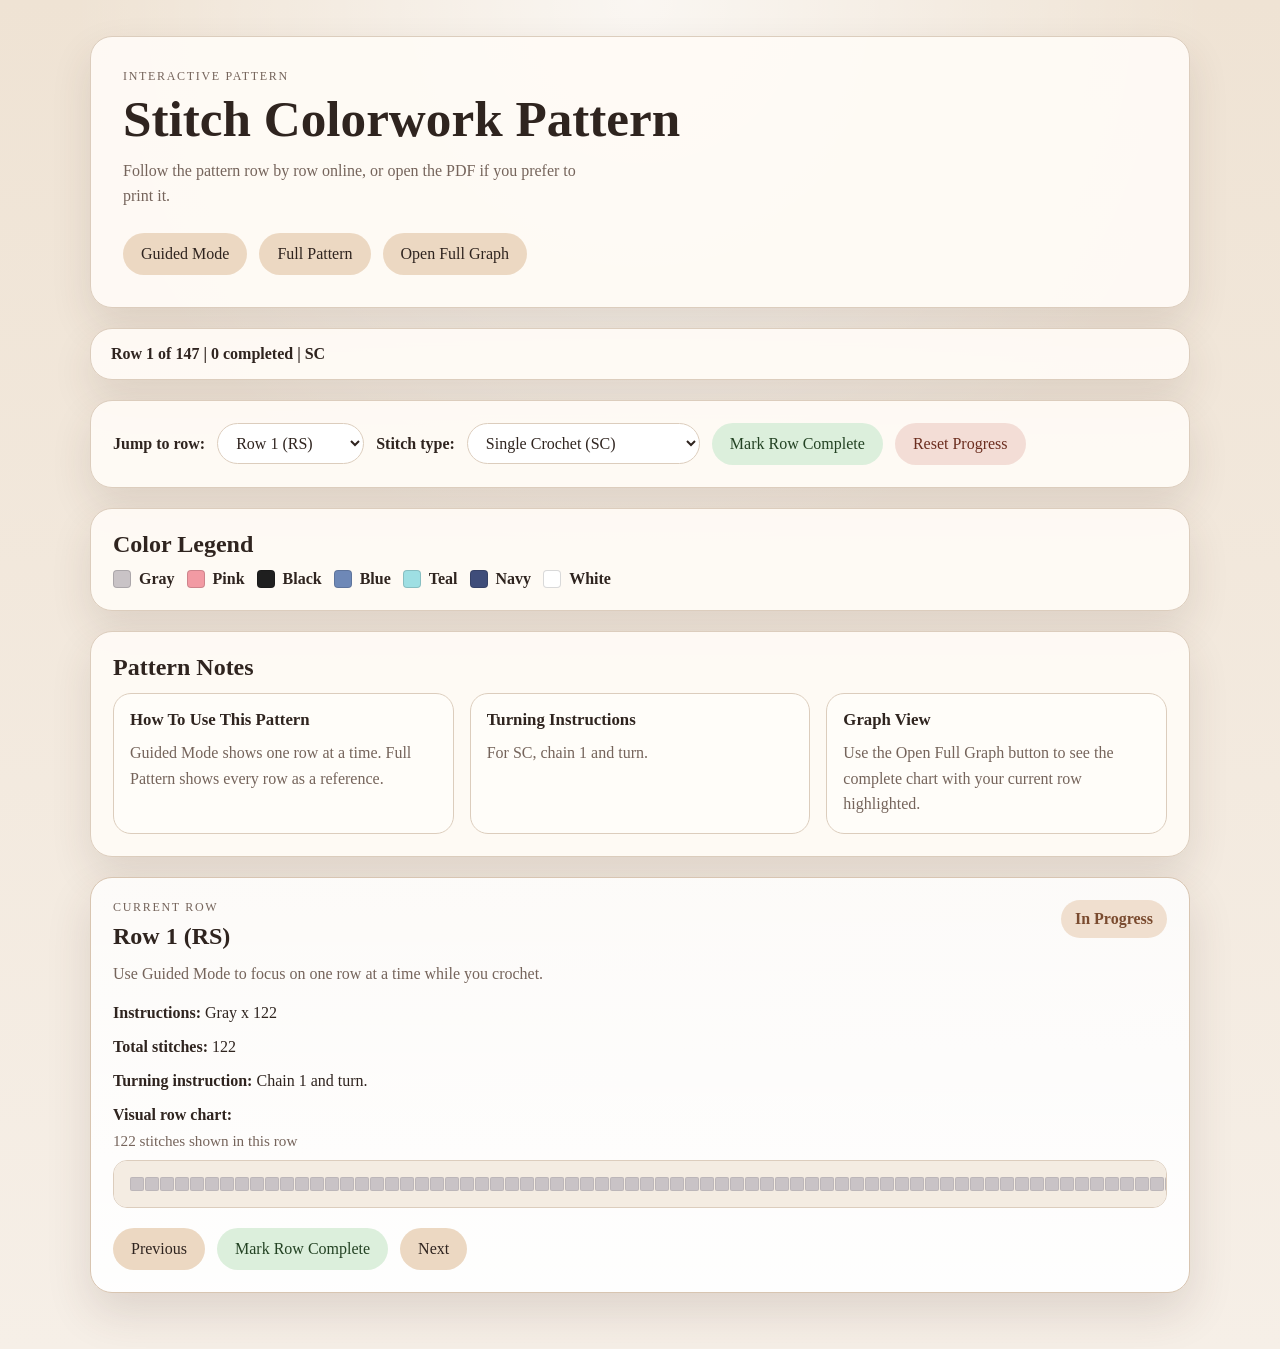
==== pattern.html @ c0a80feb "Add files via upload" ====
<!DOCTYPE html>
<html lang="en">
<head>
  <meta charset="UTF-8" />
  <meta name="viewport" content="width=device-width, initial-scale=1.0" />
  <title id="pageTitle">Interactive Crochet Pattern</title>
  <link rel="stylesheet" href="styles.css" />
</head>
<body>
  <main class="page">
    <header class="hero">
      <p class="eyebrow">Interactive Pattern</p>
      <h1 id="patternTitle">Interactive Crochet Pattern</h1>
      <p id="patternIntro" class="intro">
        Follow the pattern row by row online, or open the PDF if you prefer to
        print it.
      </p>

      <div class="hero-actions">
        <button type="button" class="mode-button" onclick="setMode('guided')">
          Guided Mode
        </button>
        <button type="button" class="mode-button" onclick="setMode('full')">
          Full Pattern
        </button>
        <button type="button" class="mode-button" onclick="openGraphModal()">
          Open Full Graph
        </button>
      </div>
    </header>

    <section class="status-bar">
      <p id="progressText">Row 1 of 147</p>
    </section>

    <section class="tools-panel">
      <label for="rowSelect">Jump to row:</label>
      <select id="rowSelect" onchange="jumpToRow()"></select>

      <label for="stitchModeSelect">Stitch type:</label>
      <select id="stitchModeSelect" onchange="changeStitchMode()">
        <option value="SC">Single Crochet (SC)</option>
        <option value="HDC">Half Double Crochet (HDC)</option>
      </select>

      <button type="button" class="complete-button" onclick="toggleCompleteRow()">
        Mark Row Complete
      </button>

      <button type="button" class="reset-button" onclick="resetProgress()">
        Reset Progress
      </button>
    </section>

    <section class="legend-panel">
      <h2>Color Legend</h2>
      <div id="legend" class="legend-list"></div>
    </section>

    <section class="notes-panel">
      <h2>Pattern Notes</h2>
      <div class="notes-grid">
        <div class="note-card">
          <h3>How To Use This Pattern</h3>
          <p id="howToUseNote">Guided Mode shows one row at a time. Full Pattern shows every row as a reference.</p>
        </div>
        <div class="note-card">
          <h3>Turning Instructions</h3>
          <p id="turnInstructionNote">For SC, chain 1 and turn.</p>
        </div>
        <div class="note-card">
          <h3 id="graphNoteTitle">Graph View</h3>
          <p id="graphNoteBody">Use the Open Full Graph button to see the complete chart with your current row highlighted.</p>
        </div>
      </div>
    </section>

    <section class="current-row-panel">
      <div class="current-row-header">
        <div>
          <p class="current-row-label">Current Row</p>
          <h2 id="currentRowTitle">Row 1</h2>
          <p class="current-row-helper">
            Use Guided Mode to focus on one row at a time while you crochet.
          </p>
        </div>

        <span id="currentRowBadge" class="current-row-badge">In Progress</span>
      </div>

      <p id="currentRowInstructions"></p>
      <p id="currentRowTotal"></p>
      <p id="currentRowDirection"></p>

      <div class="chart-label"><strong>Visual row chart:</strong></div>
      <p id="currentRowStitchSummary" class="stitch-summary"></p>
      <div id="currentRowChart"></div>

      <div class="current-row-actions">
        <button type="button" class="nav-button" onclick="prevRow()">Previous</button>
        <button type="button" class="complete-button" onclick="toggleCompleteRow()">
          Mark Row Complete
        </button>
        <button type="button" class="nav-button" onclick="nextRow()">Next</button>
      </div>
    </section>

    <section class="pattern-section">
      <div class="pattern-section-header">
        <h2>Pattern Rows</h2>
        <p>Use this as your full reference view below.</p>
      </div>
      <section id="pattern" class="pattern-list"></section>
    </section>
  </main>

  <div id="graphModal" class="graph-modal hidden" aria-hidden="true">
    <div class="graph-modal-backdrop" onclick="closeGraphModal()"></div>
    <div class="graph-modal-content">
      <div class="graph-modal-header">
        <div>
          <p class="current-row-label" id="graphModalLabel">Full Graph</p>
          <h2 id="graphModalTitle">Pattern Chart</h2>
        </div>
        <button type="button" class="graph-close-button" onclick="closeGraphModal()">
          Close
        </button>
      </div>

      <p id="graphModalCopy" class="graph-modal-copy">
        The highlighted band shows your current row in the graph.
      </p>

      <div id="graphWrapper" class="graph-wrapper">
        <img
          id="graphImage"
          class="graph-image"
          src="Stitch Pattern graph.png"
          alt="Full crochet graph"
          onload="updateGraphHighlight()"
        />
        <div id="graphHighlight" class="graph-highlight"></div>
      </div>
    </div>
  </div>

  <script src="patterns.js"></script>
  <script src="app.js"></script>
</body>
</html>
---- styles.css ----
:root {
  --bg: #f6efe7;
  --surface: rgba(255, 251, 246, 0.94);
  --surface-strong: #fffdf9;
  --surface-soft: #f2e5d7;
  --text: #2f241f;
  --muted: #75645b;
  --border: #dccdbd;
  --accent: #b85c38;
  --accent-dark: #944523;
  --highlight: #ecd8c2;
  --active: #e6f0dc;
  --completed: #dcefdc;
  --warning: #f0dfcf;
  --shadow: 0 18px 40px rgba(76, 52, 39, 0.12);
}

* {
  box-sizing: border-box;
}

body {
  margin: 0;
  color: var(--text);
  font-family: Georgia, "Times New Roman", serif;
  background:
    radial-gradient(circle at top, rgba(255, 255, 255, 0.7), transparent 38%),
    linear-gradient(180deg, #efe3d4 0%, var(--bg) 100%);
}

.page {
  width: min(1100px, calc(100% - 32px));
  margin: 36px auto 56px;
}

.hero,
.status-bar,
.tools-panel,
.legend-panel,
.notes-panel,
.current-row-panel,
.pattern-section {
  background: var(--surface);
  border: 1px solid var(--border);
  border-radius: 22px;
  box-shadow: var(--shadow);
}

.hero {
  padding: 32px;
  margin-bottom: 20px;
}

.eyebrow {
  margin: 0 0 8px;
  text-transform: uppercase;
  letter-spacing: 0.14em;
  font-size: 0.75rem;
  color: var(--muted);
}

.hero h1 {
  margin: 0 0 12px;
  font-size: clamp(2rem, 4vw, 3.25rem);
  line-height: 1.05;
}

.intro {
  max-width: 60ch;
  margin: 0;
  color: var(--muted);
  line-height: 1.6;
}

.hero-actions,
.controls,
.current-row-actions,
.legend-list,
.notes-grid {
  display: flex;
  flex-wrap: wrap;
  gap: 12px;
}

.hero-actions {
  margin-top: 24px;
}

.mode-button,
.nav-button,
.pdf-button,
.complete-button,
.reset-button {
  border: 0;
  border-radius: 999px;
  padding: 12px 18px;
  font: inherit;
  cursor: pointer;
  text-decoration: none;
  transition: transform 160ms ease, background-color 160ms ease, box-shadow 160ms ease;
}

.mode-button,
.nav-button {
  background: var(--highlight);
  color: var(--text);
}

.complete-button {
  background: var(--completed);
  color: #234223;
}

.reset-button {
  background: #f3ddd6;
  color: #6b2d1f;
}

.pdf-button {
  background: var(--accent);
  color: white;
}

.mode-button:hover,
.nav-button:hover,
.complete-button:hover,
.reset-button:hover,
.pdf-button:hover {
  transform: translateY(-1px);
  box-shadow: 0 8px 18px rgba(76, 52, 39, 0.12);
}

.pdf-button:hover {
  background: var(--accent-dark);
}

.status-bar {
  padding: 16px 20px;
  margin-bottom: 20px;
}

.status-bar p {
  margin: 0;
  font-weight: 700;
}

.tools-panel,
.legend-panel,
.notes-panel,
.current-row-panel,
.pattern-section {
  padding: 22px;
  margin-bottom: 20px;
}

.tools-panel {
  display: flex;
  align-items: center;
  flex-wrap: wrap;
  gap: 12px;
}

.tools-panel label {
  font-weight: 700;
}

.tools-panel select {
  border: 1px solid var(--border);
  border-radius: 999px;
  padding: 10px 14px;
  font: inherit;
  background: white;
  color: var(--text);
}

.legend-panel h2,
.notes-panel h2,
.pattern-section-header h2,
.current-row-header h2 {
  margin: 0 0 12px;
}

.legend-item {
  display: inline-flex;
  align-items: center;
  gap: 8px;
  font-weight: 600;
}

.legend-swatch {
  width: 18px;
  height: 18px;
  border-radius: 4px;
  border: 1px solid rgba(0, 0, 0, 0.15);
  display: inline-block;
}

.notes-grid {
  gap: 16px;
}

.note-card {
  flex: 1 1 220px;
  background: var(--surface-strong);
  border: 1px solid var(--border);
  border-radius: 18px;
  padding: 16px;
}

.note-card h3 {
  margin: 0 0 10px;
  font-size: 1.05rem;
}

.note-card p {
  margin: 0;
  color: var(--muted);
  line-height: 1.6;
}

.current-row-panel {
  background:
    linear-gradient(180deg, rgba(255, 255, 255, 0.75), rgba(255, 255, 255, 0.95)),
    linear-gradient(135deg, #f7efe5 0%, #f3ede8 100%);
  border: 1px solid #d8c5b1;
  box-shadow: 0 20px 45px rgba(76, 52, 39, 0.14);
}

.current-row-header {
  display: flex;
  justify-content: space-between;
  align-items: flex-start;
  gap: 16px;
  margin-bottom: 18px;
}

.current-row-label {
  margin: 0 0 8px;
  text-transform: uppercase;
  letter-spacing: 0.14em;
  font-size: 0.75rem;
  color: var(--muted);
}

.current-row-helper {
  margin: 6px 0 0;
  color: var(--muted);
  line-height: 1.5;
}

.current-row-badge {
  display: inline-flex;
  align-items: center;
  justify-content: center;
  padding: 10px 14px;
  border-radius: 999px;
  background: var(--warning);
  color: #7a4b2f;
  font-weight: 700;
  white-space: nowrap;
}

.current-row-badge.completed {
  background: var(--completed);
  color: #234223;
}

.chart-label {
  margin-top: 14px;
  margin-bottom: 8px;
}

.stitch-summary {
  margin: 0 0 10px;
  color: var(--muted);
  font-size: 0.95rem;
}

.stitch-chart {
  display: flex;
  flex-wrap: nowrap;
  gap: 1px;
  padding: 12px;
  background: #f4ece2;
  border: 1px solid var(--border);
  border-radius: 14px;
  overflow-x: auto;
  overflow-y: hidden;
}

.stitch-cell {
  flex: 0 0 12px;
  width: 12px;
  height: 12px;
  border-radius: 2px;
  border: 1px solid rgba(47, 36, 31, 0.08);
}

.current-row-panel .stitch-chart {
  padding: 16px;
}

.current-row-panel .stitch-cell {
  flex: 0 0 14px;
  width: 14px;
  height: 14px;
}

.current-row-actions {
  margin-top: 20px;
}

.pattern-section-header {
  margin-bottom: 18px;
}

.pattern-section-header p {
  margin: 8px 0 0;
  color: var(--muted);
}

.pattern-list {
  padding: 0;
}

.row {
  background: var(--surface-strong);
  border: 1px solid var(--border);
  border-radius: 18px;
  padding: 18px;
  margin-bottom: 14px;
}

.row:last-child {
  margin-bottom: 0;
}

.row.active {
  background: var(--active);
}

.row.completed {
  border-left: 6px solid #7cab7d;
}

.row h3 {
  margin: 0 0 10px;
  font-size: 1.15rem;
}

.row p {
  margin: 6px 0;
  line-height: 1.5;
}

@media (max-width: 640px) {
  .page {
    width: min(100% - 20px, 1100px);
    margin: 20px auto 32px;
  }

  .hero,
  .status-bar,
  .tools-panel,
  .legend-panel,
  .notes-panel,
  .current-row-panel,
  .pattern-section {
    border-radius: 18px;
  }

  .hero,
  .tools-panel,
  .legend-panel,
  .notes-panel,
  .current-row-panel,
  .pattern-section {
    padding: 18px;
  }

  .current-row-header {
    flex-direction: column;
    align-items: stretch;
  }

  .current-row-badge {
    width: fit-content;
  }

  .mode-button,
  .nav-button,
  .pdf-button,
  .complete-button,
  .reset-button,
  .tools-panel select {
    width: 100%;
    text-align: center;
  }

  .tools-panel {
    align-items: stretch;
  }

  .hero-actions,
  .current-row-actions {
    flex-direction: column;
  }
}
body.modal-open {
  overflow: hidden;
}

.graph-modal.hidden {
  display: none;
}

.graph-modal {
  position: fixed;
  inset: 0;
  z-index: 1000;
}

.graph-modal-backdrop {
  position: absolute;
  inset: 0;
  background: rgba(30, 24, 21, 0.72);
}

.graph-modal-content {
  position: relative;
  width: min(1000px, calc(100% - 32px));
  max-height: calc(100vh - 32px);
  margin: 16px auto;
  padding: 24px;
  overflow: auto;
  background: #fffaf4;
  border: 1px solid var(--border);
  border-radius: 24px;
  box-shadow: 0 24px 60px rgba(0, 0, 0, 0.25);
}

.graph-modal-header {
  display: flex;
  align-items: flex-start;
  justify-content: space-between;
  gap: 16px;
  margin-bottom: 12px;
}

.graph-modal-header h2 {
  margin: 0;
}

.graph-modal-copy {
  margin: 0 0 18px;
  color: var(--muted);
}

.graph-close-button {
  border: 0;
  border-radius: 999px;
  padding: 10px 16px;
  font: inherit;
  background: var(--highlight);
  color: var(--text);
  cursor: pointer;
}

.graph-wrapper {
  position: relative;
  width: 100%;
  overflow: auto;
  background: white;
  border: 1px solid var(--border);
  border-radius: 18px;
  padding: 12px;
}

.graph-image {
  display: block;
  width: 100%;
  height: auto;
}

.graph-highlight {
  position: absolute;
  left: 12px;
  right: 12px;
  display: none;
  border: 2px solid rgba(184, 92, 56, 0.95);
  background: rgba(184, 92, 56, 0.16);
  box-shadow: inset 0 0 0 1px rgba(255, 255, 255, 0.6);
  pointer-events: none;
}

@media (max-width: 640px) {
  .graph-modal-content {
    width: calc(100% - 16px);
    margin: 8px auto;
    padding: 16px;
    border-radius: 18px;
  }

  .graph-modal-header {
    flex-direction: column;
    align-items: stretch;
  }

  .graph-close-button {
    width: 100%;
  }
}
.graph-highlight {
  position: absolute;
  left: 12px;
  right: 12px;
  display: none;
  border: 2px solid rgba(184, 92, 56, 0.9);
  background: rgba(184, 92, 56, 0.12);
  box-shadow:
    inset 0 0 0 1px rgba(255, 255, 255, 0.6),
    0 0 18px rgba(184, 92, 56, 0.18);
  border-radius: 6px;
  pointer-events: none;
}
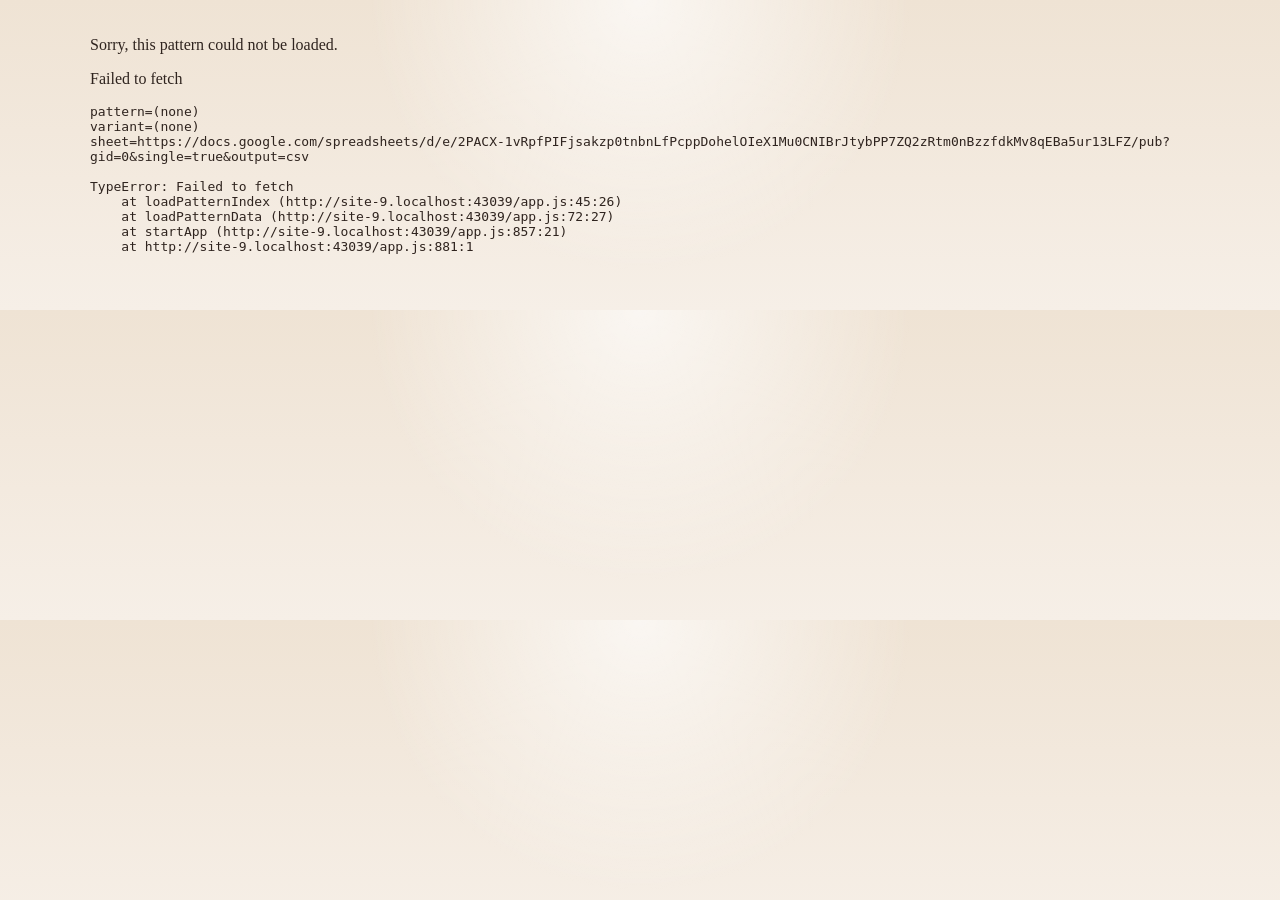
==== commit 0ee4a482: "Add files via upload" ====
--- a/pattern.html
+++ b/pattern.html
@@ -3,41 +3,45 @@
 <head>
   <meta charset="UTF-8" />
   <meta name="viewport" content="width=device-width, initial-scale=1.0" />
-  <title id="pageTitle">Interactive Crochet Pattern</title>
+  <title id="pageTitle">Interactive Crochet Pattern</title>
   <link rel="stylesheet" href="styles.css" />
 </head>
 <body>
   <main class="page">
     <header class="hero">
       <p class="eyebrow">Interactive Pattern</p>
-      <h1 id="patternTitle">Interactive Crochet Pattern</h1>
-      <p id="patternIntro" class="intro">
-        Follow the pattern row by row online, or open the PDF if you prefer to
-        print it.
-      </p>
-
-      <div class="hero-actions">
-        <button type="button" class="mode-button" onclick="setMode('guided')">
-          Guided Mode
-        </button>
+      <h1 id="patternTitle">Interactive Crochet Pattern</h1>
+      <p id="patternIntro" class="intro">
+        Follow the pattern row by row online, or open the PDF if you prefer to
+        print it.
+      </p>
+      <p id="patternSize" class="intro" hidden></p>
+      
+      <div class="hero-actions">
+        <button type="button" class="mode-button" onclick="setMode('guided')">
+          Guided Mode
+        </button>
         <button type="button" class="mode-button" onclick="setMode('full')">
           Full Pattern
         </button>
-        <button type="button" class="mode-button" onclick="openGraphModal()">
-          Open Full Graph
-        </button>
-      </div>
-    </header>
+        <button type="button" class="mode-button" onclick="openGraphModal()">
+          Open Full Graph
+        </button>
+      </div>
+    </header>
 
     <section class="status-bar">
       <p id="progressText">Row 1 of 147</p>
     </section>
 
     <section class="tools-panel">
-      <label for="rowSelect">Jump to row:</label>
+      <label id="rowSelectLabel" for="rowSelect">Jump to row:</label>
       <select id="rowSelect" onchange="jumpToRow()"></select>
 
-      <label for="stitchModeSelect">Stitch type:</label>
+      <label id="variantSelectLabel" for="variantSelect" hidden>Size:</label>
+      <select id="variantSelect" onchange="changeVariant()" hidden></select>
+
+      <label id="stitchModeLabel" for="stitchModeSelect">Stitch type:</label>
       <select id="stitchModeSelect" onchange="changeStitchMode()">
         <option value="SC">Single Crochet (SC)</option>
         <option value="HDC">Half Double Crochet (HDC)</option>
@@ -62,23 +66,23 @@
       <div class="notes-grid">
         <div class="note-card">
           <h3>How To Use This Pattern</h3>
-          <p id="howToUseNote">Guided Mode shows one row at a time. Full Pattern shows every row as a reference.</p>
-        </div>
-        <div class="note-card">
-          <h3>Turning Instructions</h3>
-          <p id="turnInstructionNote">For SC, chain 1 and turn.</p>
-        </div>
-        <div class="note-card">
-          <h3 id="graphNoteTitle">Graph View</h3>
-          <p id="graphNoteBody">Use the Open Full Graph button to see the complete chart with your current row highlighted.</p>
-        </div>
+          <p id="howToUseNote">Guided Mode shows one row at a time. Full Pattern shows every row as a reference.</p>
+        </div>
+        <div class="note-card">
+          <h3>Turning Instructions</h3>
+          <p id="turnInstructionNote">For SC, chain 1 and turn.</p>
+        </div>
+        <div class="note-card">
+          <h3 id="graphNoteTitle">Graph View</h3>
+          <p id="graphNoteBody">Use the Open Full Graph button to see the complete chart with your current row highlighted.</p>
+        </div>
       </div>
     </section>
 
     <section class="current-row-panel">
       <div class="current-row-header">
         <div>
-          <p class="current-row-label">Current Row</p>
+          <p id="currentStepLabel" class="current-row-label">Current Row</p>
           <h2 id="currentRowTitle">Row 1</h2>
           <p class="current-row-helper">
             Use Guided Mode to focus on one row at a time while you crochet.
@@ -107,8 +111,8 @@
 
     <section class="pattern-section">
       <div class="pattern-section-header">
-        <h2>Pattern Rows</h2>
-        <p>Use this as your full reference view below.</p>
+        <h2 id="patternSectionTitle">Pattern Rows</h2>
+        <p id="patternSectionCopy">Use this as your full reference view below.</p>
       </div>
       <section id="pattern" class="pattern-list"></section>
     </section>
@@ -119,32 +123,31 @@
     <div class="graph-modal-content">
       <div class="graph-modal-header">
         <div>
-          <p class="current-row-label" id="graphModalLabel">Full Graph</p>
-          <h2 id="graphModalTitle">Pattern Chart</h2>
-        </div>
+          <p class="current-row-label" id="graphModalLabel">Full Graph</p>
+          <h2 id="graphModalTitle">Pattern Chart</h2>
+        </div>
         <button type="button" class="graph-close-button" onclick="closeGraphModal()">
           Close
         </button>
       </div>
 
-      <p id="graphModalCopy" class="graph-modal-copy">
-        The highlighted band shows your current row in the graph.
-      </p>
+      <p id="graphModalCopy" class="graph-modal-copy">
+        The highlighted band shows your current row in the graph.
+      </p>
 
       <div id="graphWrapper" class="graph-wrapper">
         <img
           id="graphImage"
           class="graph-image"
-          src="Stitch Pattern graph.png"
-          alt="Full crochet graph"
-          onload="updateGraphHighlight()"
-        />
+          src="Stitch Pattern graph.png"
+          alt="Full crochet graph"
+          onload="updateGraphHighlight()"
+        />
         <div id="graphHighlight" class="graph-highlight"></div>
       </div>
     </div>
   </div>
 
-  <script src="patterns.js"></script>
   <script src="app.js"></script>
 </body>
-</html>
+</html>
--- a/styles.css
+++ b/styles.css
@@ -300,11 +300,23 @@
   padding: 16px;
 }
 
-.current-row-panel .stitch-cell {
-  flex: 0 0 14px;
-  width: 14px;
-  height: 14px;
-}
+.current-row-panel .stitch-cell {
+  flex: 0 0 14px;
+  width: 14px;
+  height: 14px;
+}
+
+.c2c-chart {
+  gap: 6px;
+}
+
+.c2c-cell {
+  flex: 0 0 22px;
+  width: 22px;
+  height: 22px;
+  border-radius: 6px;
+  border: 1px solid rgba(47, 36, 31, 0.14);
+}
 
 .current-row-actions {
   margin-top: 20px;
@@ -319,9 +331,58 @@
   color: var(--muted);
 }
 
-.pattern-list {
-  padding: 0;
-}
+.pattern-list {
+  padding: 0;
+}
+
+.shop-grid {
+  display: grid;
+  grid-template-columns: repeat(auto-fit, minmax(280px, 1fr));
+  gap: 18px;
+}
+
+.shop-card {
+  background: var(--surface-strong);
+  border: 1px solid var(--border);
+  border-radius: 22px;
+  overflow: hidden;
+  box-shadow: var(--shadow);
+}
+
+.shop-card-image {
+  display: block;
+  width: 100%;
+  aspect-ratio: 4 / 3;
+  object-fit: cover;
+  background: linear-gradient(135deg, #f3e4d5 0%, #ead7c4 100%);
+}
+
+.shop-card-body {
+  padding: 18px;
+}
+
+.shop-card-tag {
+  margin: 0 0 8px;
+  text-transform: uppercase;
+  letter-spacing: 0.14em;
+  font-size: 0.75rem;
+  color: var(--muted);
+}
+
+.shop-card-body h3 {
+  margin: 0 0 10px;
+}
+
+.shop-card-body p {
+  line-height: 1.6;
+}
+
+.shop-card-actions {
+  display: flex;
+  flex-wrap: wrap;
+  gap: 12px;
+  margin-top: 16px;
+}
 
 .row {
   background: var(--surface-strong);
